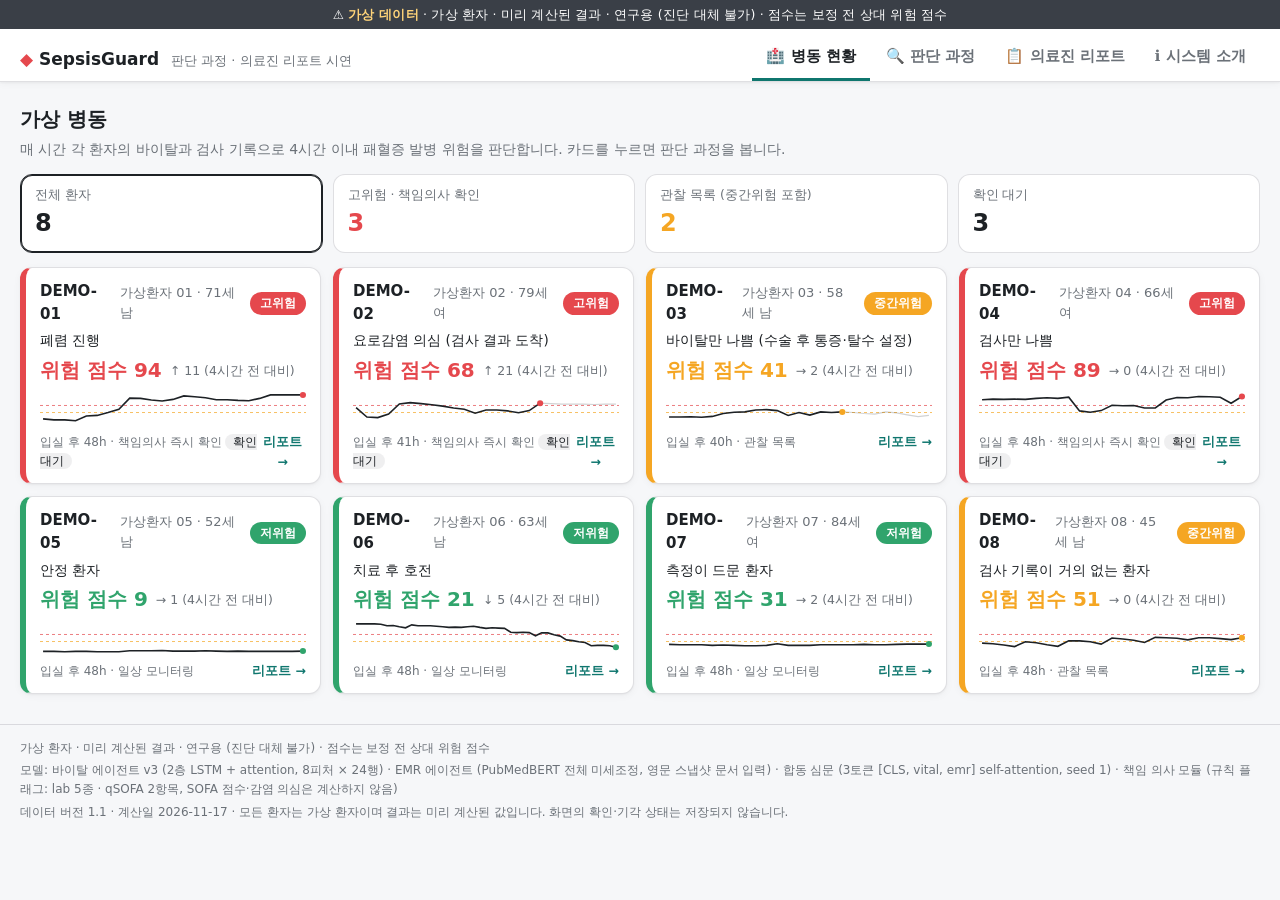
==== index.html @ 765227a2 "Move site to repo root and add .nojekyll" ====
<!doctype html>
<html lang="ko">
<head>
<meta charset="utf-8">
<meta name="viewport" content="width=device-width, initial-scale=1">
<title>SepsisGuard 시연 대시보드</title>
<meta name="description" content="SepsisGuard 판단 과정과 의료진 리포트 시연 (가상 환자 · 미리 계산된 결과 · 연구용)">
<link rel="stylesheet" href="assets/css/style.css?v=1">
</head>
<body>
<header class="top" id="top">
  <div class="notice" id="notice" role="note"></div>
  <div class="brand-row">
    <div class="brand"><span class="logo" aria-hidden="true">◆</span> SepsisGuard <span class="sub">판단 과정 · 의료진 리포트 시연</span></div>
    <nav class="tabs" role="tablist" aria-label="화면 선택">
      <button role="tab" data-tab="ward">🏥 병동 현황</button>
      <button role="tab" data-tab="process">🔍 판단 과정</button>
      <button role="tab" data-tab="report">📋 의료진 리포트</button>
      <button role="tab" data-tab="about">ℹ️ 시스템 소개</button>
    </nav>
  </div>
  <div class="ctx" id="ctx">
    <div class="ctx-patients" id="ctxPatients" aria-label="환자 선택"></div>
    <div class="ctx-time">
      <button class="step" id="tPrev" aria-label="한 시간 전">◀</button>
      <input type="range" id="tSlider" aria-label="시점 선택">
      <button class="step" id="tNext" aria-label="한 시간 후">▶</button>
      <div class="t-label" id="tLabel"></div>
    </div>
  </div>
</header>

<main>
  <section id="tab-ward" class="tab" hidden></section>
  <section id="tab-process" class="tab" hidden></section>
  <section id="tab-report" class="tab" hidden></section>
  <section id="tab-about" class="tab" hidden></section>
</main>

<footer class="foot" id="foot"></footer>

<script src="assets/vendor/marked.min.js"></script>
<script src="data/data.js?v=1.1"></script>
<script src="assets/js/app.js?v=1"></script>
</body>
</html>
---- assets/css/style.css ----
/* SepsisGuard 정적 시연 대시보드 — 기존 physician_gui.py 의 색상·카드 스타일 이식 */
:root {
  --high: #e5484d; --mod: #f5a623; --low: #30a46c;
  --high-bg: rgba(229,72,77,.10); --mod-bg: rgba(245,166,35,.12); --low-bg: rgba(48,164,108,.10);
  --vital: #6366f1; --emr: #0ea5e9; --lo-mark: #3b82f6;
  --bg: #f6f7f9; --panel: #ffffff; --text: #1d2125; --muted: #6b7178; --faint: #9aa0a6;
  --line: rgba(140,140,150,.28); --soft: rgba(140,140,150,.14); --track: rgba(140,140,150,.2);
  --unknown: #b9bdc3; --unknown-bg: rgba(140,140,150,.16);
  --accent: #0f766e;
  --shadow: 0 1px 2px rgba(0,0,0,.04), 0 2px 8px rgba(0,0,0,.04);
  --font: "Pretendard", "Malgun Gothic", "Apple SD Gothic Neo", "Noto Sans KR", system-ui, -apple-system, "Segoe UI", sans-serif;
  --mono: ui-monospace, "Cascadia Mono", Consolas, "D2Coding", Menlo, monospace;
  color-scheme: light;
}
@media (prefers-color-scheme: dark) {
  :root {
    --bg: #111316; --panel: #1a1d21; --text: #e8eaed; --muted: #a3a8ae; --faint: #80868d;
    --line: rgba(160,165,175,.24); --soft: rgba(160,165,175,.12); --track: rgba(160,165,175,.2);
    --unknown: #5c6168; --unknown-bg: rgba(160,165,175,.10);
    --accent: #2dd4bf;
    --shadow: none;
    color-scheme: dark;
  }
}

* { box-sizing: border-box; }
html { -webkit-text-size-adjust: 100%; }
body { margin: 0; background: var(--bg); color: var(--text); font-family: var(--font); font-size: 15px; line-height: 1.55; }
button { font: inherit; color: inherit; cursor: pointer; }
h2 { font-size: 20px; margin: 0 0 4px; }
h3 { font-size: 16px; margin: 0; }
.muted { color: var(--muted); }
.faint { color: var(--faint); }
.small { font-size: 12.5px; }
.num { font-variant-numeric: tabular-nums; }

/* ── 상단 고정 영역 ── */
.top { position: sticky; top: 0; z-index: 20; background: var(--panel); border-bottom: 1px solid var(--line); box-shadow: var(--shadow); }
.notice { background: #3a3f47; color: #fff; font-size: 12.5px; text-align: center; padding: 5px 12px; letter-spacing: .2px; }
.notice b { color: #ffd479; font-weight: 700; }
.brand-row { display: flex; align-items: center; gap: 16px; padding: 8px 20px 0; flex-wrap: wrap; }
.brand { font-weight: 800; font-size: 17px; white-space: nowrap; }
.brand .logo { color: var(--high); }
.brand .sub { font-weight: 500; font-size: 13px; color: var(--muted); margin-left: 6px; }
.tabs { display: flex; gap: 2px; margin-left: auto; overflow-x: auto; scrollbar-width: none; }
.tabs::-webkit-scrollbar { display: none; }
.tabs button { background: none; border: 0; border-bottom: 3px solid transparent; padding: 8px 14px 9px; font-weight: 600; color: var(--muted); white-space: nowrap; }
.tabs button[aria-selected="true"] { color: var(--text); border-bottom-color: var(--accent); }
.tabs button:hover { color: var(--text); }

.ctx { display: flex; align-items: center; gap: 14px; padding: 8px 20px; border-top: 1px solid var(--soft); flex-wrap: wrap; }
.ctx[hidden] { display: none; }
.ctx-patients { display: flex; gap: 6px; overflow-x: auto; flex: 1 1 420px; min-width: 0; scrollbar-width: thin; padding-bottom: 2px; }
.pchip { flex: 0 0 auto; border: 1px solid var(--line); background: var(--panel); border-radius: 18px; padding: 4px 11px 4px 8px; font-size: 13px; display: inline-flex; align-items: center; gap: 6px; }
.pchip .dot { width: 9px; height: 9px; border-radius: 50%; }
.pchip[aria-pressed="true"] { border-color: var(--text); background: var(--soft); font-weight: 700; }
.ctx-time { display: flex; align-items: center; gap: 8px; flex: 1 1 380px; }
.ctx-time input[type=range] { flex: 1; accent-color: var(--accent); min-width: 120px; height: 28px; }
.step { border: 1px solid var(--line); background: var(--panel); border-radius: 8px; width: 32px; height: 30px; font-size: 12px; }
.t-label { white-space: nowrap; font-size: 13px; min-width: 150px; text-align: right; }
.t-label b { font-size: 16px; }

main { max-width: 1280px; margin: 0 auto; padding: 18px 20px 30px; }
.tab-head { margin: 4px 0 14px; }
.tab-head p { margin: 2px 0 0; color: var(--muted); font-size: 14px; }

/* ── 공통 카드 ── */
.card { background: var(--panel); border: 1px solid var(--line); border-radius: 12px; padding: 16px 18px; margin-bottom: 14px; box-shadow: var(--shadow); min-width: 0; }
.card h4 { margin: 0 0 12px; font-size: 13.5px; letter-spacing: .3px; color: var(--muted); font-weight: 700; }
.pill { display: inline-block; padding: 2px 10px; border-radius: 20px; font-size: 12px; font-weight: 700; color: #fff; white-space: nowrap; }
.pill.HIGH { background: var(--high); } .pill.MODERATE { background: var(--mod); } .pill.LOW { background: var(--low); }
.pill.ghost { background: var(--soft); color: var(--text); }
.pill.conflict { background: #7c3aed; }
.pill.agree { background: #64748b; }
.chip { display: inline-block; padding: 3px 10px; border-radius: 20px; font-size: 12px; font-weight: 600; margin: 3px 6px 3px 0; }
.btn { border: 1px solid var(--line); background: var(--panel); border-radius: 8px; padding: 7px 14px; font-weight: 600; font-size: 14px; }
.btn:hover { background: var(--soft); }
.btn.primary { background: var(--accent); border-color: var(--accent); color: #fff; }
.c-HIGH { color: var(--high); } .c-MODERATE { color: var(--mod); } .c-LOW { color: var(--low); }

/* ── 판정 배너·지표 띠 (기존 디자인) ── */
.banner { padding: 16px 20px; border-radius: 12px; color: #fff; font-weight: 700; font-size: 19px; margin: 2px 0 14px; line-height: 1.4; }
.banner.HIGH { background: var(--high); } .banner.MODERATE { background: var(--mod); } .banner.LOW { background: var(--low); }
.banner .rec { display: block; font-weight: 500; font-size: 14px; opacity: .95; margin-top: 4px; }
.metrics { display: grid; grid-template-columns: repeat(4, minmax(0,1fr)); gap: 10px; margin-bottom: 14px; }
.metric { background: var(--panel); border: 1px solid var(--line); border-radius: 12px; padding: 10px 14px; }
.metric .l { font-size: 12.5px; color: var(--muted); }
.metric .v { font-size: 22px; font-weight: 800; line-height: 1.25; }
.metric .d { font-size: 12px; color: var(--muted); }

/* ── 게이지·의존도 (기존 디자인, 확률 → 점수) ── */
.gauge-num { font-size: 34px; font-weight: 800; line-height: 1; margin-bottom: 10px; }
.gauge-num small { font-size: 15px; font-weight: 600; color: var(--muted); }
.gauge { position: relative; padding-bottom: 20px; }
.gauge-track { height: 14px; border-radius: 7px; background: var(--track); overflow: hidden; }
.gauge-fill { height: 100%; border-radius: 7px; }
.gauge-tick { position: absolute; top: -3px; height: 20px; border-left: 2px dashed var(--muted); }
.gauge-tick span { position: absolute; top: 21px; left: -14px; font-size: 11px; color: var(--muted); white-space: nowrap; }
.dep-split { display: flex; height: 26px; border-radius: 8px; overflow: hidden; font-size: 12.5px; font-weight: 700; color: #fff; }
.dep-split span { display: flex; align-items: center; padding: 0 9px; white-space: nowrap; overflow: hidden; }
.dep-row { display: flex; align-items: center; gap: 10px; margin: 7px 0; font-size: 13px; }
.dep-row .lab { width: 52px; color: var(--muted); }
.dep-bar { flex: 1; height: 11px; border-radius: 6px; background: var(--track); overflow: hidden; }
.dep-bar span { display: block; height: 100%; border-radius: 6px; }
.dep-row .val { width: 44px; text-align: right; font-variant-numeric: tabular-nums; }
.labrow { display: flex; align-items: baseline; gap: 8px; padding: 6px 0; border-bottom: 1px dashed var(--line); font-size: 13.5px; flex-wrap: wrap; }
.labrow:last-child { border-bottom: 0; }
.labrow .nm { font-weight: 700; min-width: 104px; }
.labrow .rf { color: var(--faint); font-size: 12px; }
.labrow .ct { margin-left: auto; font-variant-numeric: tabular-nums; font-size: 12px; color: var(--muted); }

/* ── 추이 그래프 ── */
.chart-wrap { width: 100%; }
.chart-wrap svg { display: block; width: 100%; height: auto; overflow: visible; }
svg text { font-family: var(--font); fill: var(--muted); }
.trend-card { padding-bottom: 8px; }
.legend { display: flex; flex-wrap: wrap; gap: 4px 14px; font-size: 12px; color: var(--muted); margin-top: 6px; }
.legend i { display: inline-block; width: 11px; height: 11px; border-radius: 3px; margin-right: 5px; vertical-align: -1px; }

/* ── 판단 과정: 단계 카드 ── */
.flow { display: grid; grid-template-columns: repeat(2, minmax(0,1fr)); gap: 0 14px; }
.flow .full { grid-column: 1 / -1; }
.stage { position: relative; }
.stage-head { display: flex; align-items: center; gap: 10px; flex-wrap: wrap; margin-bottom: 10px; }
.stage-no { width: 28px; height: 28px; border-radius: 50%; background: var(--text); color: var(--panel); display: inline-flex; align-items: center; justify-content: center; font-weight: 800; font-size: 14px; flex: 0 0 auto; }
.stage-head h3 { font-size: 16px; }
.stage-head .what { color: var(--muted); font-size: 13px; }
.stage-head .right { margin-left: auto; display: flex; gap: 6px; align-items: center; }
.arrow-down { grid-column: 1 / -1; text-align: center; color: var(--faint); font-size: 18px; line-height: 1; margin: -6px 0 8px; }
.stage.vital { border-top: 4px solid var(--vital); }
.stage.emr { border-top: 4px solid var(--emr); }
.stage.joint { border-top: 4px solid #7c3aed; }
.stage.rule { border-top: 4px solid #64748b; }
.explain { background: var(--soft); border-radius: 8px; padding: 9px 12px; font-size: 13.5px; margin-top: 10px; }
.explain b { font-weight: 700; }

.io-legend { display: flex; flex-wrap: wrap; gap: 4px 16px; font-size: 12px; color: var(--muted); margin: 6px 0 2px; }
.io-legend span { display: inline-flex; align-items: center; gap: 5px; }
.io-legend i { width: 12px; height: 12px; border-radius: 50%; display: inline-block; }
.io-sum { display: grid; grid-template-columns: repeat(3, minmax(0,1fr)); gap: 8px; margin-top: 10px; }
.io-sum div { background: var(--soft); border-radius: 8px; padding: 8px 10px; font-size: 13px; }
.io-sum b { font-size: 16px; }
.pending-box { border: 1.5px dashed var(--mod); background: var(--mod-bg); border-radius: 8px; padding: 8px 12px; font-size: 13px; margin-top: 10px; }
.arrived-box { border: 1.5px solid var(--accent); border-radius: 8px; padding: 8px 12px; font-size: 13px; margin-top: 10px; }

.agent-score { display: flex; align-items: baseline; gap: 8px; flex-wrap: wrap; }
.agent-score .n { font-size: 22px; font-weight: 800; }
.vgrid { display: grid; grid-template-columns: repeat(4, minmax(0,1fr)); gap: 8px; }
.vgrid.v6 { grid-template-columns: repeat(3, minmax(0,1fr)); }
.vmini { border: 1px solid var(--line); border-radius: 8px; padding: 5px 7px 3px; min-width: 0; }
.vmini .h { display: flex; justify-content: space-between; font-size: 11.5px; color: var(--muted); gap: 4px; }
.vmini .h b { color: var(--text); font-size: 13px; }
.vmini svg { display: block; width: 100%; height: 46px; }
.att-strip svg { display: block; width: 100%; height: 54px; }

.doc { font-family: var(--mono); font-size: 12px; line-height: 1.6; background: var(--soft); border-radius: 8px; padding: 10px 12px; white-space: pre-wrap; word-break: break-word; max-height: 330px; overflow: auto; margin: 0; }
.doc .sec { font-weight: 700; color: var(--text); }
.doc .hi { background: var(--high-bg); color: var(--high); font-weight: 700; }
.doc .lo { background: rgba(59,130,246,.12); color: var(--lo-mark); font-weight: 700; }
.doc .img { background: rgba(14,165,233,.12); }
.doc .none { color: var(--faint); }
.sect-row { display: grid; grid-template-columns: 52px 1fr 170px; gap: 10px; align-items: center; font-size: 13px; margin: 6px 0; }
.sect-row .bar { height: 12px; border-radius: 6px; background: var(--track); overflow: hidden; }
.sect-row .bar span { display: block; height: 100%; border-radius: 6px; }
.sect-row.drive .nm { font-weight: 800; }
.sect-row.drive .txt { font-weight: 700; color: var(--high); }
.sect-row.minor { opacity: .6; font-size: 12px; }
.sect-row.minor .bar { height: 7px; }

.joint-grid { display: grid; grid-template-columns: 1fr 40px 1fr 40px 1.1fr; align-items: center; gap: 4px; }
.agent-box { border: 1px solid var(--line); border-radius: 10px; padding: 10px 12px; }
.agent-box.vital { border-left: 4px solid var(--vital); }
.agent-box.emr { border-left: 4px solid var(--emr); }
.agent-box .l { font-size: 12px; color: var(--muted); }
.agent-box .t { font-size: 16px; font-weight: 800; margin: 2px 0; }
.agent-box .s { font-size: 12px; color: var(--muted); }
.merge { text-align: center; color: var(--faint); font-size: 20px; }
.fused-box { border: 2px solid #7c3aed; border-radius: 10px; padding: 10px 12px; text-align: center; }
.fused-box .t { font-size: 22px; font-weight: 800; }

.rule-list { list-style: none; padding: 0; margin: 0; }
.rule-list li { display: flex; gap: 8px; align-items: baseline; padding: 4px 0; font-size: 13.5px; border-bottom: 1px dashed var(--line); }
.rule-list li:last-child { border-bottom: 0; }
.rule-list .ok { color: var(--high); font-weight: 800; }
.rule-list .no { color: var(--faint); }

.verdict-card { display: flex; align-items: center; gap: 16px; flex-wrap: wrap; }
.verdict-card .big { font-size: 26px; font-weight: 800; }

/* ── 리포트 탭 ── */
.report-grid { display: grid; grid-template-columns: minmax(0, 5fr) minmax(0, 6fr); gap: 14px; align-items: start; }
.report-pane { background: var(--panel); border: 1px solid var(--line); border-radius: 12px; padding: 6px 22px 14px; box-shadow: var(--shadow); }
.report-pane h2 { font-size: 20px; margin: 14px 0 6px; }
.report-pane h3 { font-size: 15.5px; margin: 16px 0 4px; padding-top: 10px; border-top: 1px solid var(--soft); }
.report-pane ul { padding-left: 20px; margin: 4px 0; }
.report-pane li { margin: 2px 0; font-size: 14px; }
.report-pane blockquote { margin: 14px 0 4px; padding: 8px 12px; border-left: 3px solid var(--faint); background: var(--soft); color: var(--muted); font-size: 13px; border-radius: 0 6px 6px 0; }
.report-pane blockquote p { margin: 0; }
.report-pane .report-label { font-size: 12px; color: var(--muted); margin-top: 10px; }
.actions { display: flex; flex-wrap: wrap; gap: 8px; align-items: center; }
.actions .btn[aria-pressed="true"] { background: var(--text); color: var(--panel); border-color: var(--text); }
.ack-note { font-size: 13px; color: var(--muted); }
details.doc-details summary { cursor: pointer; font-weight: 700; font-size: 14px; }
details.doc-details[open] summary { margin-bottom: 10px; }

/* ── 병동 현황 ── */
.summary { display: grid; grid-template-columns: repeat(4, minmax(0,1fr)); gap: 10px; margin-bottom: 14px; }
.summary button { text-align: left; background: var(--panel); border: 1px solid var(--line); border-radius: 12px; padding: 10px 14px; }
.summary button[aria-pressed="true"] { border-color: var(--text); box-shadow: inset 0 0 0 1px var(--text); }
.summary .l { font-size: 12.5px; color: var(--muted); display: block; }
.summary .v { font-size: 24px; font-weight: 800; }
.ward { display: grid; grid-template-columns: repeat(auto-fill, minmax(270px, 1fr)); gap: 12px; }
.pcard { background: var(--panel); border: 1px solid var(--line); border-left: 6px solid var(--line); border-radius: 12px; padding: 12px 14px; cursor: pointer; text-align: left; display: flex; flex-direction: column; gap: 4px; box-shadow: var(--shadow); }
.pcard:hover { border-color: var(--text); }
.pcard.HIGH { border-left-color: var(--high); } .pcard.MODERATE { border-left-color: var(--mod); } .pcard.LOW { border-left-color: var(--low); }
.pcard .row { display: flex; align-items: center; gap: 8px; }
.pcard .id { font-weight: 800; }
.pcard .who { color: var(--muted); font-size: 13px; }
.pcard .scn { font-size: 13.5px; }
.pcard .score { font-size: 20px; font-weight: 800; }
.pcard .delta { font-size: 12.5px; color: var(--muted); }
.pcard .spark { width: 100%; height: 38px; display: block; }
.pcard .foot-row { display: flex; justify-content: space-between; align-items: center; font-size: 12px; color: var(--muted); }
.pcard .link { font-size: 12.5px; font-weight: 600; color: var(--accent); background: none; border: 0; padding: 0; }
.status-tag { font-size: 11.5px; padding: 1px 8px; border-radius: 10px; background: var(--soft); color: var(--text); }

/* ── 시스템 소개 ── */
.arch { display: grid; grid-template-columns: minmax(0,.8fr) 20px minmax(0,1.2fr) 20px minmax(0,1fr) 20px minmax(0,1.1fr) 20px minmax(0,.8fr); align-items: stretch; gap: 6px; }
.arch .ar { text-align: center; }
.arch .col { display: flex; flex-direction: column; gap: 8px; justify-content: center; }
.arch .box { border: 1px solid var(--line); border-radius: 10px; padding: 10px 12px; background: var(--panel); min-width: 0; }
.arch .box b { display: block; font-size: 14px; }
.arch .box span { font-size: 12px; color: var(--muted); }
.arch .box.vital { border-left: 4px solid var(--vital); } .arch .box.emr { border-left: 4px solid var(--emr); }
.arch .box.joint { border-left: 4px solid #7c3aed; } .arch .box.rule { border-left: 4px solid #64748b; }
.arch .box.out { border-left: 4px solid var(--accent); }
.arch .ar { align-self: center; color: var(--faint); font-size: 20px; }
.how { padding-left: 20px; margin: 0; } .how li { margin: 4px 0; }
.tier-table { width: 100%; border-collapse: collapse; font-size: 14px; }
.tier-table th, .tier-table td { text-align: left; padding: 8px 6px; border-bottom: 1px solid var(--line); vertical-align: top; }
.tier-table th { font-size: 12.5px; color: var(--muted); font-weight: 700; }
.about-grid { display: grid; grid-template-columns: repeat(2, minmax(0,1fr)); gap: 14px; }

.foot { max-width: 1280px; margin: 0 auto; padding: 14px 20px 30px; font-size: 12px; color: var(--muted); border-top: 1px solid var(--line); }

/* ── 반응형 ── */
@media (max-width: 1000px) {
  .report-grid { grid-template-columns: 1fr; }
  .joint-grid { grid-template-columns: 1fr 1fr; }
  .joint-grid .merge { display: none; }
  .joint-grid .fused-box { grid-column: 1 / -1; }
}
@media (max-width: 860px) {
  .flow { grid-template-columns: 1fr; }
  .about-grid { grid-template-columns: 1fr; }
  .metrics, .summary { grid-template-columns: repeat(2, minmax(0,1fr)); }
  .vgrid { grid-template-columns: repeat(2, minmax(0,1fr)); }
  .arch { display: flex; flex-direction: column; } .arch .ar { transform: rotate(90deg); }
}
@media (max-width: 600px) {
  body { font-size: 14px; }
  /* 휴대폰: 고지 배지와 환자·시점 막대만 상단에 고정, 탭 줄은 스크롤과 함께 이동 */
  .top { display: contents; }
  .notice { position: sticky; top: 0; z-index: 30; font-size: 11.5px; padding: 4px 10px; }
  .brand-row { padding: 8px 16px 0; background: var(--panel); }
  .brand .sub { display: none; }
  .tabs { margin-left: 0; width: 100%; }
  .tabs button { padding: 8px 9px 9px; font-size: 13.5px; }
  .ctx { position: sticky; top: var(--notice-h, 40px); z-index: 20; background: var(--panel); padding: 8px 16px; gap: 8px; border-bottom: 1px solid var(--line); }
  .ctx-patients, .ctx-time { flex-basis: 100%; }
  .ctx-time { flex-wrap: wrap; row-gap: 4px; }
  .t-label { min-width: 0; flex-basis: 100%; text-align: left; white-space: normal; }
  .vgrid.v6 { grid-template-columns: repeat(2, minmax(0,1fr)); }
  main { padding: 14px 16px 24px; }
  .card { padding: 13px 13px; }
  .banner { font-size: 16.5px; padding: 13px 14px; }
  .metric .v { font-size: 19px; }
  .io-sum { grid-template-columns: 1fr; }
  .sect-row { grid-template-columns: 48px 1fr; }
  .sect-row .txt { grid-column: 1 / -1; }
  .report-pane { padding: 4px 14px 12px; }
  .foot { padding: 14px 16px 24px; }
}
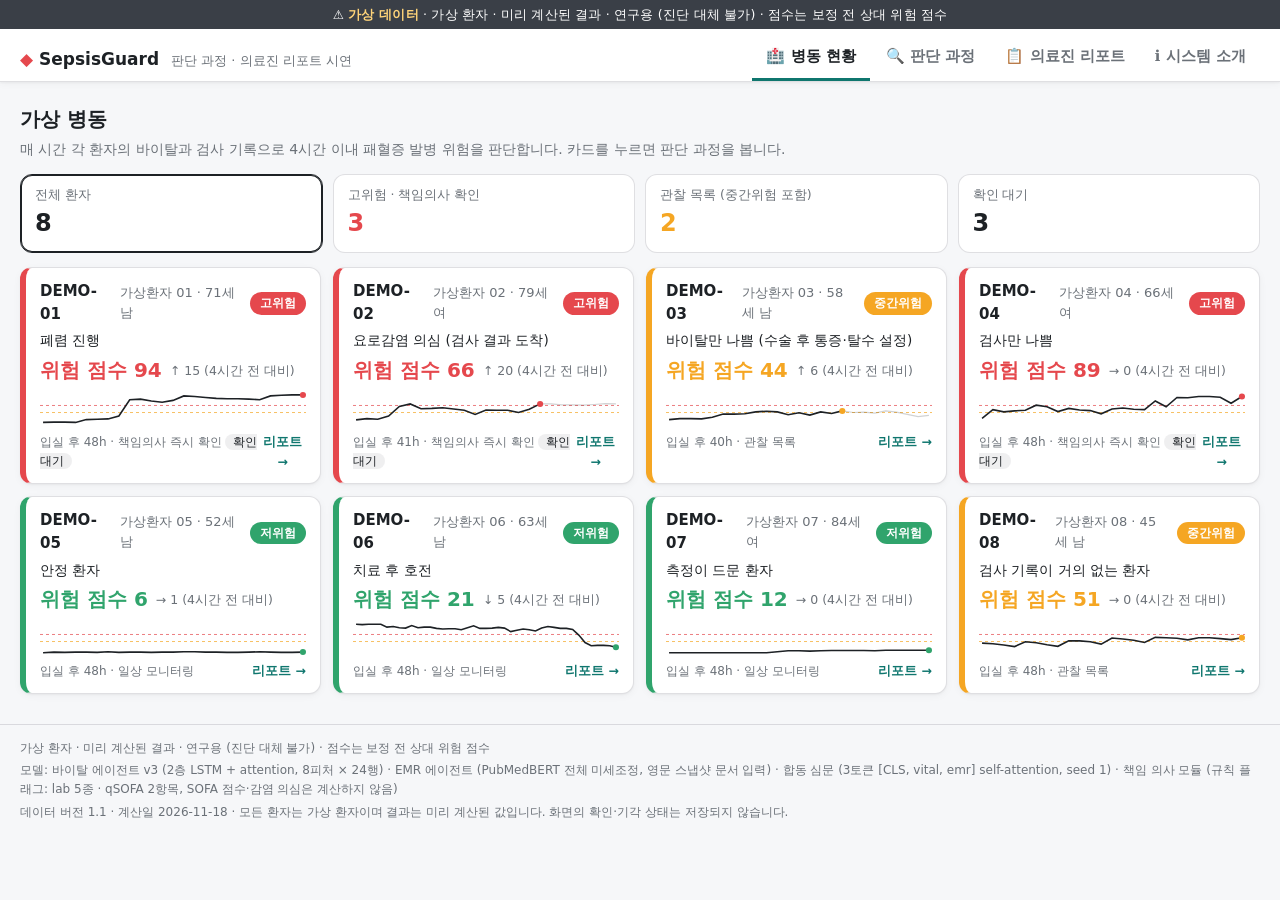
==== commit 85b8ea71: "Bump asset versions to refresh cached data and script" ====
--- a/index.html
+++ b/index.html
@@ -40,7 +40,7 @@
 <footer class="foot" id="foot"></footer>
 
 <script src="assets/vendor/marked.min.js"></script>
-<script src="data/data.js?v=1.1"></script>
-<script src="assets/js/app.js?v=1"></script>
+<script src="data/data.js?v=1.2"></script>
+<script src="assets/js/app.js?v=2"></script>
 </body>
 </html>
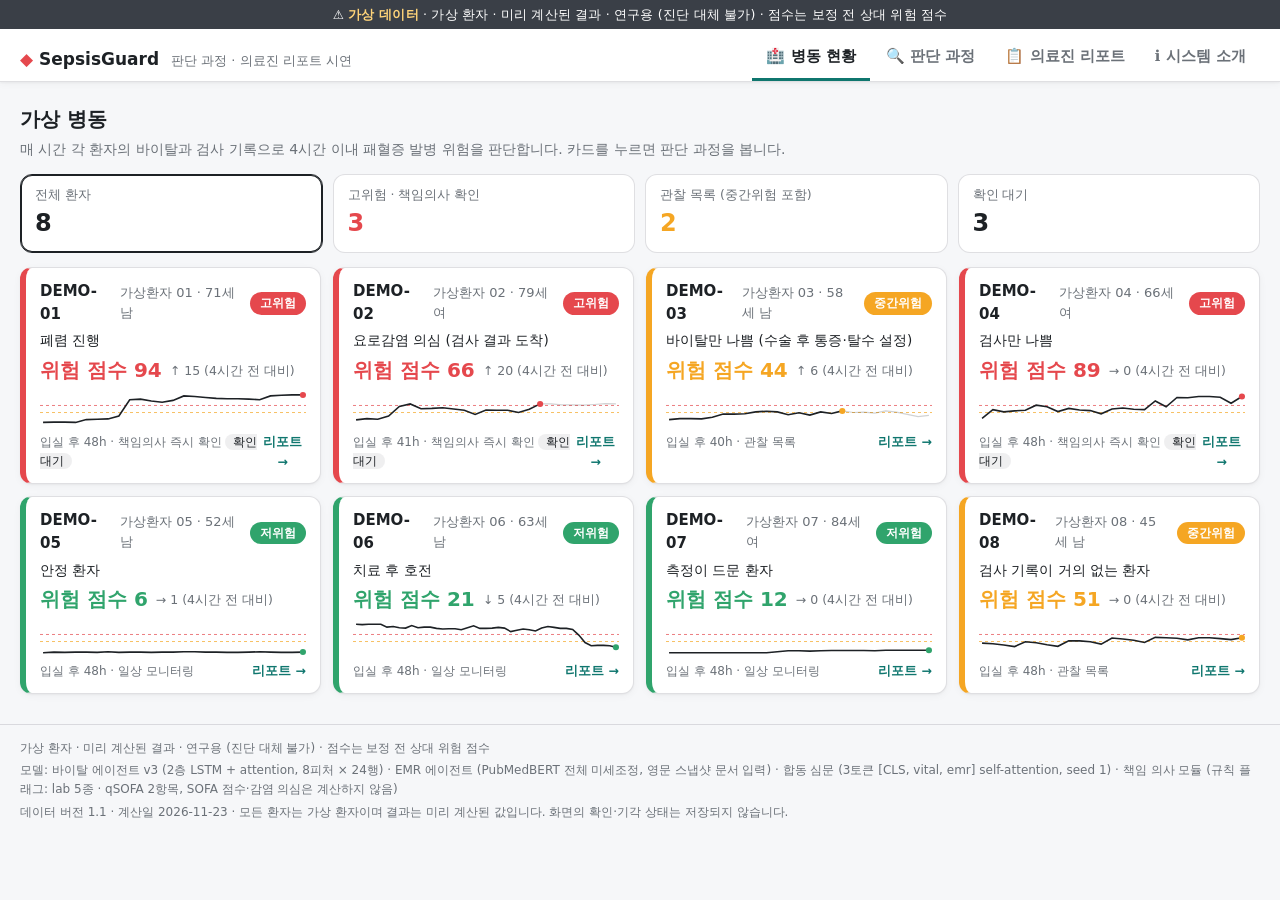
==== commit 2d2c17fc: "Add narrative summary and checklist to physician report Report pane now shows the engine's summary p" ====
--- a/index.html
+++ b/index.html
@@ -40,7 +40,7 @@
 <footer class="foot" id="foot"></footer>
 
 <script src="assets/vendor/marked.min.js"></script>
-<script src="data/data.js?v=1.2"></script>
-<script src="assets/js/app.js?v=2"></script>
+<script src="data/data.js?v=1.3"></script>
+<script src="assets/js/app.js?v=3"></script>
 </body>
 </html>
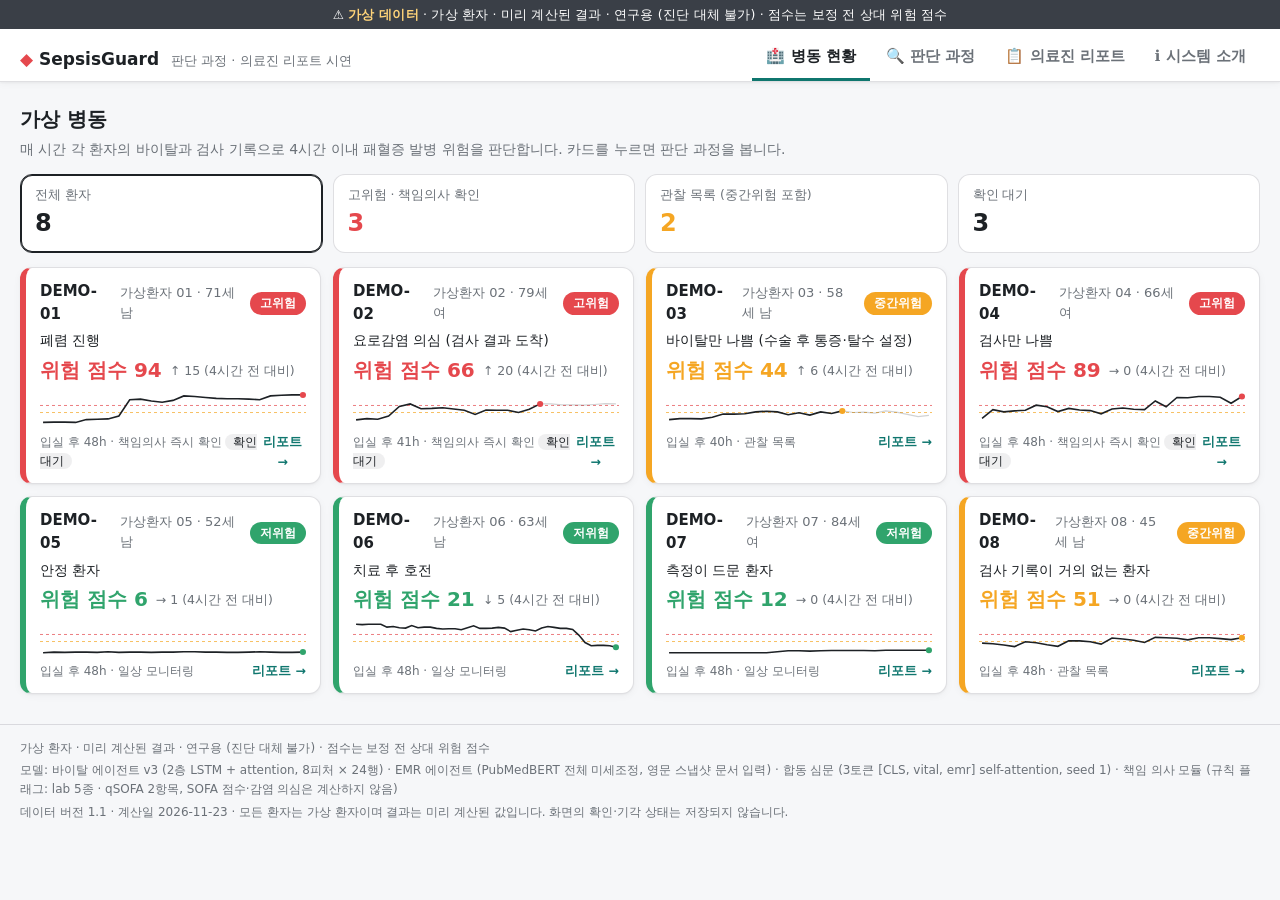
==== commit 33f34820: "Restructure physician report narrative with course and imaging keywords" ====
--- a/index.html
+++ b/index.html
@@ -40,7 +40,7 @@
 <footer class="foot" id="foot"></footer>
 
 <script src="assets/vendor/marked.min.js"></script>
-<script src="data/data.js?v=1.3"></script>
-<script src="assets/js/app.js?v=3"></script>
+<script src="data/data.js?v=1.5"></script>
+<script src="assets/js/app.js?v=4"></script>
 </body>
 </html>
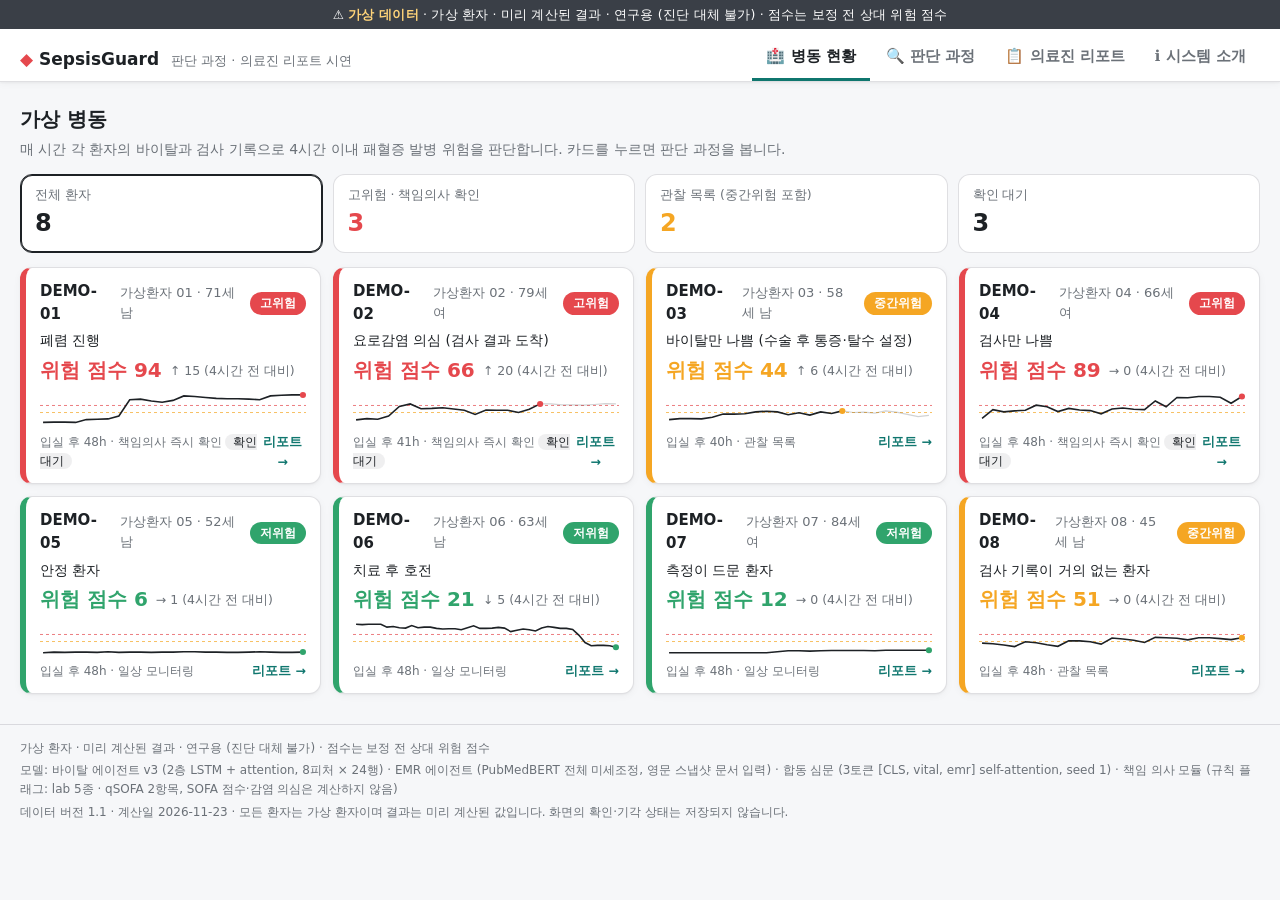
==== commit 33f95639: "qSOFA: use latest RR/SBP within the 6h vital window" ====
--- a/index.html
+++ b/index.html
@@ -40,7 +40,7 @@
 <footer class="foot" id="foot"></footer>
 
 <script src="assets/vendor/marked.min.js"></script>
-<script src="data/data.js?v=1.5"></script>
+<script src="data/data.js?v=1.6"></script>
 <script src="assets/js/app.js?v=4"></script>
 </body>
 </html>
